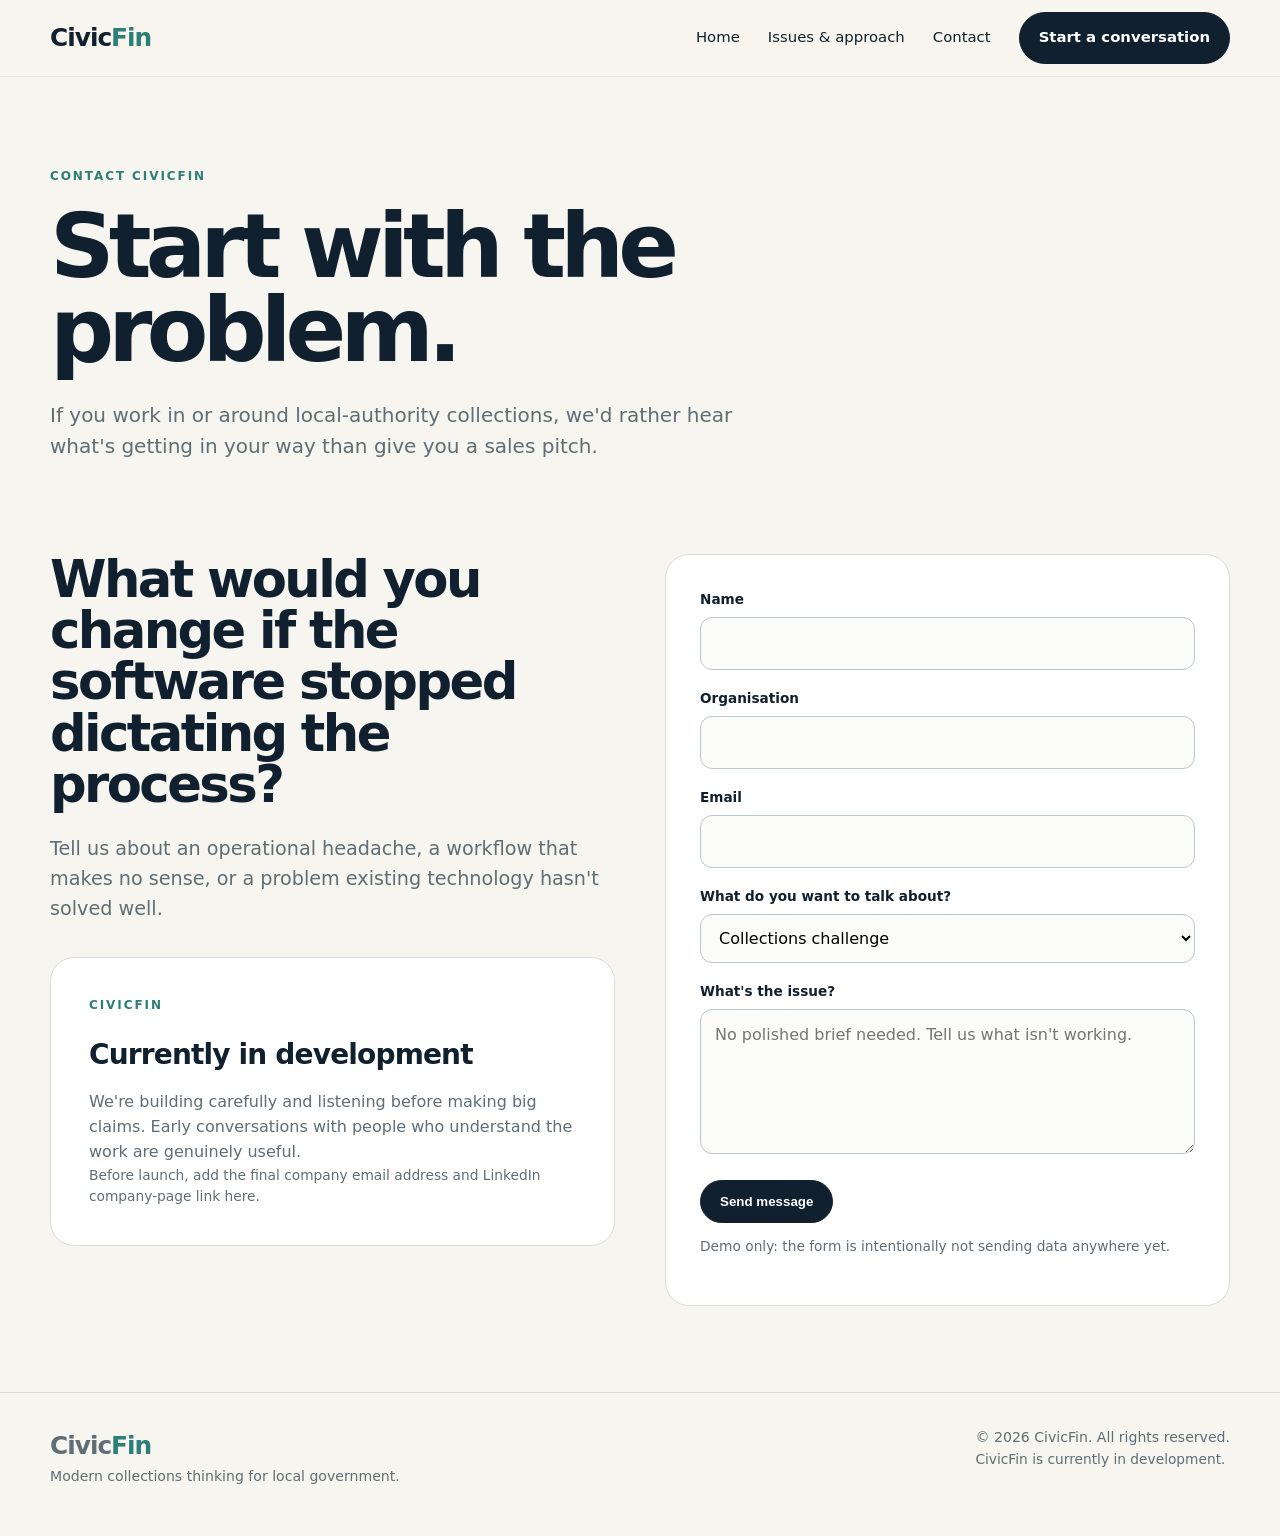
==== contact.html @ ca28cea4 "Add files via upload" ====
<!doctype html><html lang="en"><head><meta charset="utf-8"><meta name="viewport" content="width=device-width,initial-scale=1"><meta name="description" content="Contact CivicFin."><title>Contact — CivicFin</title><link rel="stylesheet" href="assets/site.css"></head><body><header><div class="wrap nav"><a class="brand" href="index.html">Civic<span>Fin</span></a><nav class="links"><a href="index.html">Home</a><a href="issues.html">Issues & approach</a><a href="contact.html">Contact</a><a class="button dark" href="contact.html">Start a conversation</a></nav><button class="menu" aria-label="Open menu" aria-expanded="false">☰</button></div></header><main><section class="page-hero"><div class="wrap"><div class="eyebrow">Contact CivicFin</div><h1>Start with the problem.</h1><p>If you work in or around local-authority collections, we'd rather hear what's getting in your way than give you a sales pitch.</p></div></section><section style="padding-top:10px"><div class="wrap contact-grid"><div><h2>What would you change if the software stopped dictating the process?</h2><p class="lede" style="margin-top:24px">Tell us about an operational headache, a workflow that makes no sense, or a problem existing technology hasn't solved well.</p><div class="panel" style="margin-top:34px"><div class="eyebrow">CivicFin</div><h3>Currently in development</h3><p>We're building carefully and listening before making big claims. Early conversations with people who understand the work are genuinely useful.</p><p class="note">Before launch, add the final company email address and LinkedIn company-page link here.</p></div></div><form class="form" id="contact-form"><label for="name">Name</label><input id="name" required><label for="org">Organisation</label><input id="org"><label for="email">Email</label><input id="email" type="email" required><label for="topic">What do you want to talk about?</label><select id="topic"><option>Collections challenge</option><option>CivicFin product</option><option>Potential collaboration</option><option>Something else</option></select><label for="message">What's the issue?</label><textarea id="message" required placeholder="No polished brief needed. Tell us what isn't working."></textarea><button class="button dark" type="submit">Send message</button><div class="status" aria-live="polite"></div><p class="note">Demo only: the form is intentionally not sending data anywhere yet.</p></form></div></section></main><footer><div class="wrap footer"><div><a class="brand" href="index.html">Civic<span>Fin</span></a><br>Modern collections thinking for local government.</div><div>© <span data-year></span> CivicFin. All rights reserved.<br><span class="note">CivicFin is currently in development.</span></div></div></footer><script src="assets/site.js"></script></body></html>
---- assets/site.css ----
:root{--ink:#10202f;--navy:#0b1d2a;--paper:#f7f5ef;--white:#fff;--mint:#8dd6c4;--teal:#2c7f76;--line:#d8dedc;--muted:#5f6d75;--max:1180px}*{box-sizing:border-box}html{scroll-behavior:smooth}body{margin:0;font-family:Inter,system-ui,-apple-system,"Segoe UI",sans-serif;color:var(--ink);background:var(--paper);line-height:1.55}a{color:inherit}.wrap{width:min(var(--max),calc(100% - 40px));margin:auto}header{position:sticky;top:0;z-index:20;background:rgba(247,245,239,.94);backdrop-filter:blur(12px);border-bottom:1px solid #10202f14}.nav{height:76px;display:flex;align-items:center;justify-content:space-between;gap:24px}.brand{text-decoration:none;font-weight:850;letter-spacing:-.04em;font-size:1.55rem}.brand span{color:var(--teal)}.links{display:flex;align-items:center;gap:28px;font-size:.93rem}.links a{text-decoration:none}.links a:hover{color:var(--teal)}.button{display:inline-flex;align-items:center;justify-content:center;border-radius:999px;padding:13px 19px;text-decoration:none;font-weight:750;border:1px solid var(--ink);transition:.2s}.button:hover{transform:translateY(-1px)}.button.dark{background:var(--ink);color:white}.button.light{border-color:#91a0a6;color:white}.menu{display:none;background:none;border:0;font-size:1.5rem}.hero{background:var(--navy);color:white;padding:104px 0 88px;overflow:hidden;position:relative}.hero:after{content:"";position:absolute;width:500px;height:500px;border:1px solid #8dd6c433;border-radius:50%;right:-170px;top:-210px;box-shadow:0 0 0 70px #8dd6c409,0 0 0 140px #8dd6c406}.eyebrow{text-transform:uppercase;letter-spacing:.16em;font-size:.75rem;font-weight:800;color:var(--teal);margin-bottom:18px}.hero .eyebrow{color:var(--mint)}h1{font-size:clamp(3rem,7vw,6.3rem);line-height:.94;letter-spacing:-.065em;max-width:960px;margin:0 0 28px}.hero p{font-size:clamp(1.1rem,2vw,1.38rem);max-width:720px;color:#dce5e8;margin:0 0 34px}.hero-actions{display:flex;gap:12px;flex-wrap:wrap}section{padding:86px 0}.section-head{display:grid;grid-template-columns:.7fr 1.3fr;gap:60px;margin-bottom:48px}h2{font-size:clamp(2.2rem,4vw,4rem);line-height:1;letter-spacing:-.05em;margin:0}.lede{font-size:1.2rem;color:var(--muted);max-width:700px;margin:0}.grid3{display:grid;grid-template-columns:repeat(3,1fr);gap:18px}.card{background:white;border:1px solid var(--line);border-radius:20px;padding:28px;min-height:220px}.num{font-size:.75rem;font-weight:850;color:var(--teal);letter-spacing:.12em}.card h3{font-size:1.4rem;letter-spacing:-.03em;margin:42px 0 10px}.card p,.panel p{color:var(--muted);margin:0}.statement{background:#dfeee9}.statement blockquote{font-size:clamp(2rem,4.5vw,4.6rem);line-height:1.05;letter-spacing:-.055em;margin:0;max-width:1050px;font-weight:760}.split{display:grid;grid-template-columns:1fr 1fr;gap:24px}.panel{border-radius:24px;padding:38px;background:white;border:1px solid var(--line)}.panel.dark{background:var(--navy);color:white;border-color:var(--navy)}.panel h3{font-size:1.75rem;margin:0 0 14px;letter-spacing:-.03em}.panel.dark p{color:#cbd8dc}.cta{background:var(--navy);color:white;border-radius:28px;padding:52px;display:flex;justify-content:space-between;align-items:end;gap:30px}.cta h2{max-width:720px}.cta p{color:#cad8dc;max-width:520px}footer{padding:34px 0 48px;border-top:1px solid var(--line);font-size:.88rem;color:var(--muted)}.footer{display:flex;justify-content:space-between;gap:30px;flex-wrap:wrap}.page-hero{padding:90px 0 62px}.page-hero h1{color:var(--ink);font-size:clamp(3.2rem,7vw,6rem);max-width:1000px}.page-hero p{font-size:1.25rem;max-width:750px;color:var(--muted)}.problem{display:grid;grid-template-columns:60px 1fr 1fr;gap:26px;padding:34px 0;border-top:1px solid var(--line)}.problem:last-child{border-bottom:1px solid var(--line)}.problem .idx{font-weight:850;color:var(--teal)}.problem h3{margin:0;font-size:1.45rem}.problem p{margin:0;color:var(--muted)}.answer{background:white;border-radius:22px;padding:30px;margin-top:18px}.answer strong{color:var(--teal)}.contact-grid{display:grid;grid-template-columns:1fr 1fr;gap:50px}.form{background:white;border:1px solid var(--line);border-radius:24px;padding:34px}label{display:block;font-size:.85rem;font-weight:750;margin:0 0 7px}input,textarea,select{width:100%;border:1px solid #bcc7ca;border-radius:12px;background:#fbfbf9;padding:13px 14px;font:inherit;margin-bottom:18px}textarea{min-height:145px;resize:vertical}.note{font-size:.86rem;color:var(--muted)}.status{margin-top:12px;font-weight:700}@media(max-width:760px){.wrap{width:min(100% - 28px,var(--max))}.links{display:none}.links.open{display:flex;position:absolute;top:76px;left:0;right:0;background:var(--paper);padding:22px;flex-direction:column;align-items:flex-start;border-bottom:1px solid var(--line)}.menu{display:block}.hero{padding:74px 0 66px}.section-head,.grid3,.split,.contact-grid{grid-template-columns:1fr}.section-head{gap:18px}.problem{grid-template-columns:42px 1fr}.problem p,.problem div:last-child{grid-column:2}.cta{padding:34px;align-items:flex-start;flex-direction:column}section{padding:62px 0}}
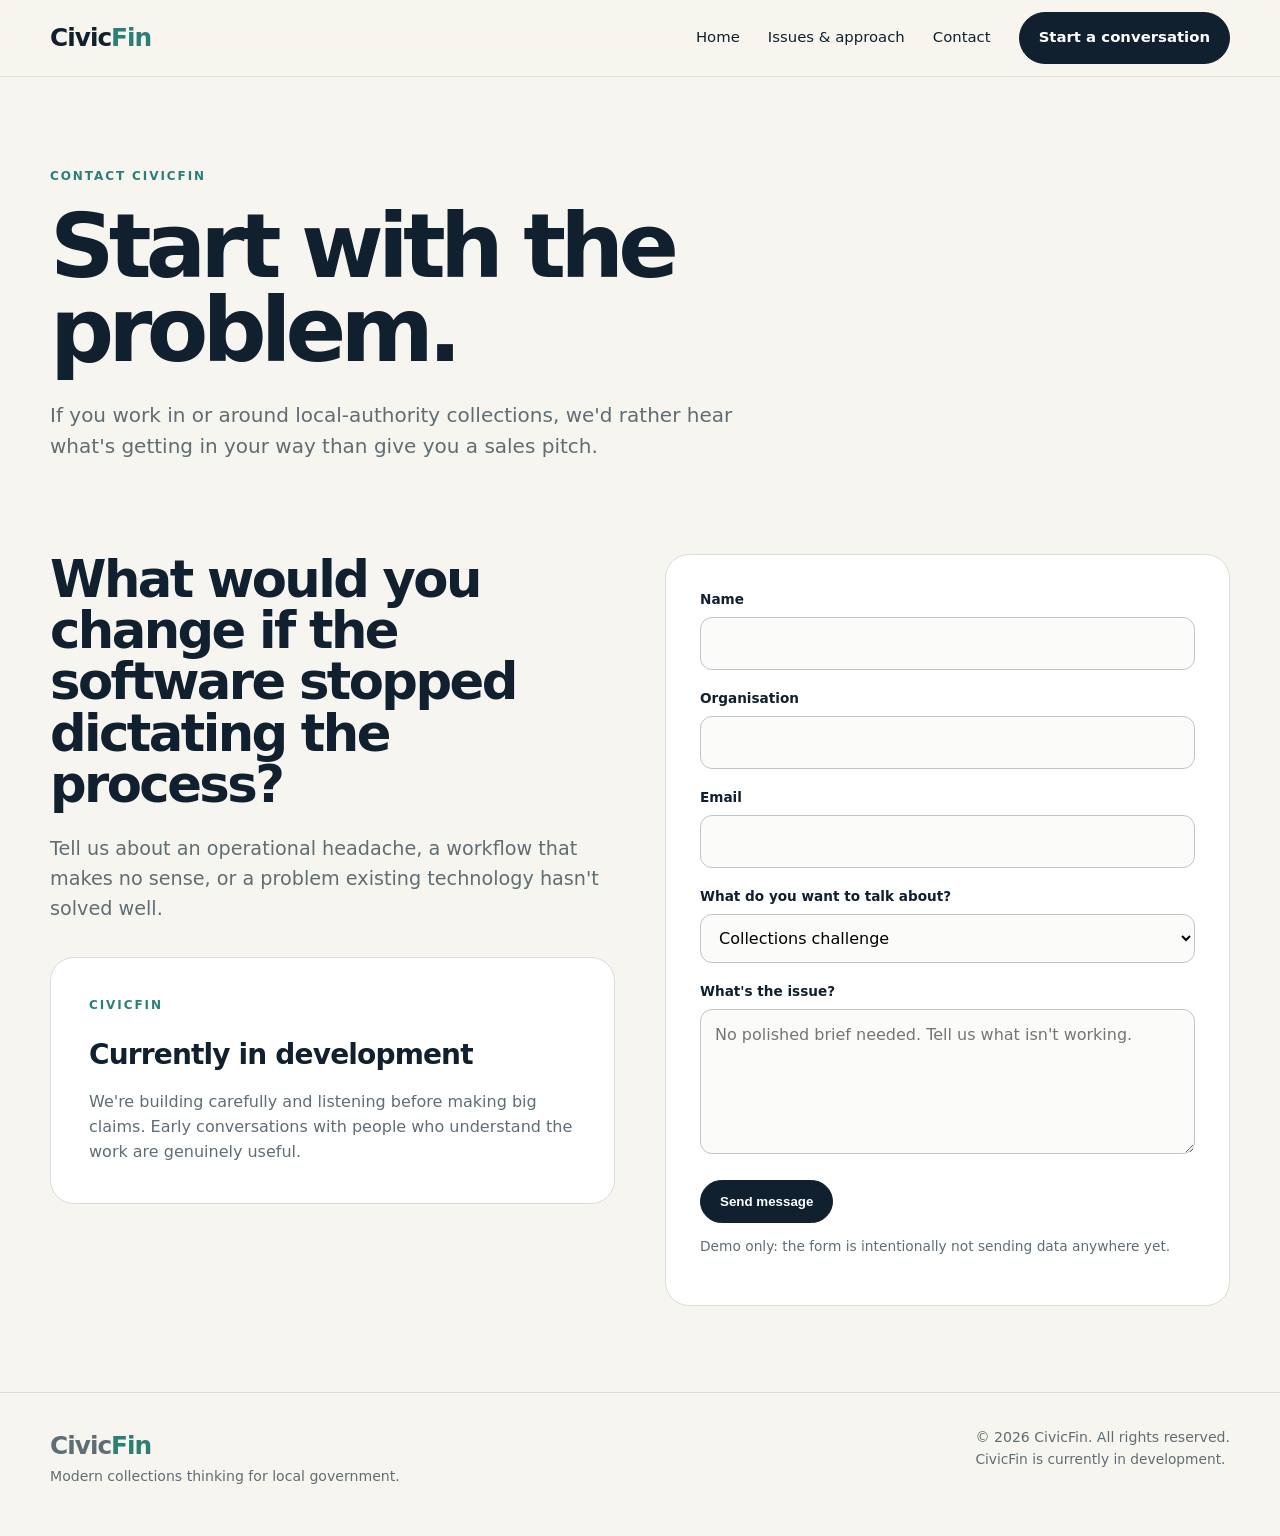
==== commit 2673f863: "Remove pre-launch contact note" ====
--- a/contact.html
+++ b/contact.html
@@ -1 +1 @@
-<!doctype html><html lang="en"><head><meta charset="utf-8"><meta name="viewport" content="width=device-width,initial-scale=1"><meta name="description" content="Contact CivicFin."><title>Contact — CivicFin</title><link rel="stylesheet" href="assets/site.css"></head><body><header><div class="wrap nav"><a class="brand" href="index.html">Civic<span>Fin</span></a><nav class="links"><a href="index.html">Home</a><a href="issues.html">Issues & approach</a><a href="contact.html">Contact</a><a class="button dark" href="contact.html">Start a conversation</a></nav><button class="menu" aria-label="Open menu" aria-expanded="false">☰</button></div></header><main><section class="page-hero"><div class="wrap"><div class="eyebrow">Contact CivicFin</div><h1>Start with the problem.</h1><p>If you work in or around local-authority collections, we'd rather hear what's getting in your way than give you a sales pitch.</p></div></section><section style="padding-top:10px"><div class="wrap contact-grid"><div><h2>What would you change if the software stopped dictating the process?</h2><p class="lede" style="margin-top:24px">Tell us about an operational headache, a workflow that makes no sense, or a problem existing technology hasn't solved well.</p><div class="panel" style="margin-top:34px"><div class="eyebrow">CivicFin</div><h3>Currently in development</h3><p>We're building carefully and listening before making big claims. Early conversations with people who understand the work are genuinely useful.</p><p class="note">Before launch, add the final company email address and LinkedIn company-page link here.</p></div></div><form class="form" id="contact-form"><label for="name">Name</label><input id="name" required><label for="org">Organisation</label><input id="org"><label for="email">Email</label><input id="email" type="email" required><label for="topic">What do you want to talk about?</label><select id="topic"><option>Collections challenge</option><option>CivicFin product</option><option>Potential collaboration</option><option>Something else</option></select><label for="message">What's the issue?</label><textarea id="message" required placeholder="No polished brief needed. Tell us what isn't working."></textarea><button class="button dark" type="submit">Send message</button><div class="status" aria-live="polite"></div><p class="note">Demo only: the form is intentionally not sending data anywhere yet.</p></form></div></section></main><footer><div class="wrap footer"><div><a class="brand" href="index.html">Civic<span>Fin</span></a><br>Modern collections thinking for local government.</div><div>© <span data-year></span> CivicFin. All rights reserved.<br><span class="note">CivicFin is currently in development.</span></div></div></footer><script src="assets/site.js"></script></body></html>+<!doctype html><html lang="en"><head><meta charset="utf-8"><meta name="viewport" content="width=device-width,initial-scale=1"><meta name="description" content="Contact CivicFin."><title>Contact — CivicFin</title><link rel="stylesheet" href="assets/site.css"></head><body><header><div class="wrap nav"><a class="brand" href="index.html">Civic<span>Fin</span></a><nav class="links"><a href="index.html">Home</a><a href="issues.html">Issues & approach</a><a href="contact.html">Contact</a><a class="button dark" href="contact.html">Start a conversation</a></nav><button class="menu" aria-label="Open menu" aria-expanded="false">☰</button></div></header><main><section class="page-hero"><div class="wrap"><div class="eyebrow">Contact CivicFin</div><h1>Start with the problem.</h1><p>If you work in or around local-authority collections, we'd rather hear what's getting in your way than give you a sales pitch.</p></div></section><section style="padding-top:10px"><div class="wrap contact-grid"><div><h2>What would you change if the software stopped dictating the process?</h2><p class="lede" style="margin-top:24px">Tell us about an operational headache, a workflow that makes no sense, or a problem existing technology hasn't solved well.</p><div class="panel" style="margin-top:34px"><div class="eyebrow">CivicFin</div><h3>Currently in development</h3><p>We're building carefully and listening before making big claims. Early conversations with people who understand the work are genuinely useful.</p></div></div><form class="form" id="contact-form"><label for="name">Name</label><input id="name" required><label for="org">Organisation</label><input id="org"><label for="email">Email</label><input id="email" type="email" required><label for="topic">What do you want to talk about?</label><select id="topic"><option>Collections challenge</option><option>CivicFin product</option><option>Potential collaboration</option><option>Something else</option></select><label for="message">What's the issue?</label><textarea id="message" required placeholder="No polished brief needed. Tell us what isn't working."></textarea><button class="button dark" type="submit">Send message</button><div class="status" aria-live="polite"></div><p class="note">Demo only: the form is intentionally not sending data anywhere yet.</p></form></div></section></main><footer><div class="wrap footer"><div><a class="brand" href="index.html">Civic<span>Fin</span></a><br>Modern collections thinking for local government.</div><div>© <span data-year></span> CivicFin. All rights reserved.<br><span class="note">CivicFin is currently in development.</span></div></div></footer><script src="assets/site.js"></script></body></html>
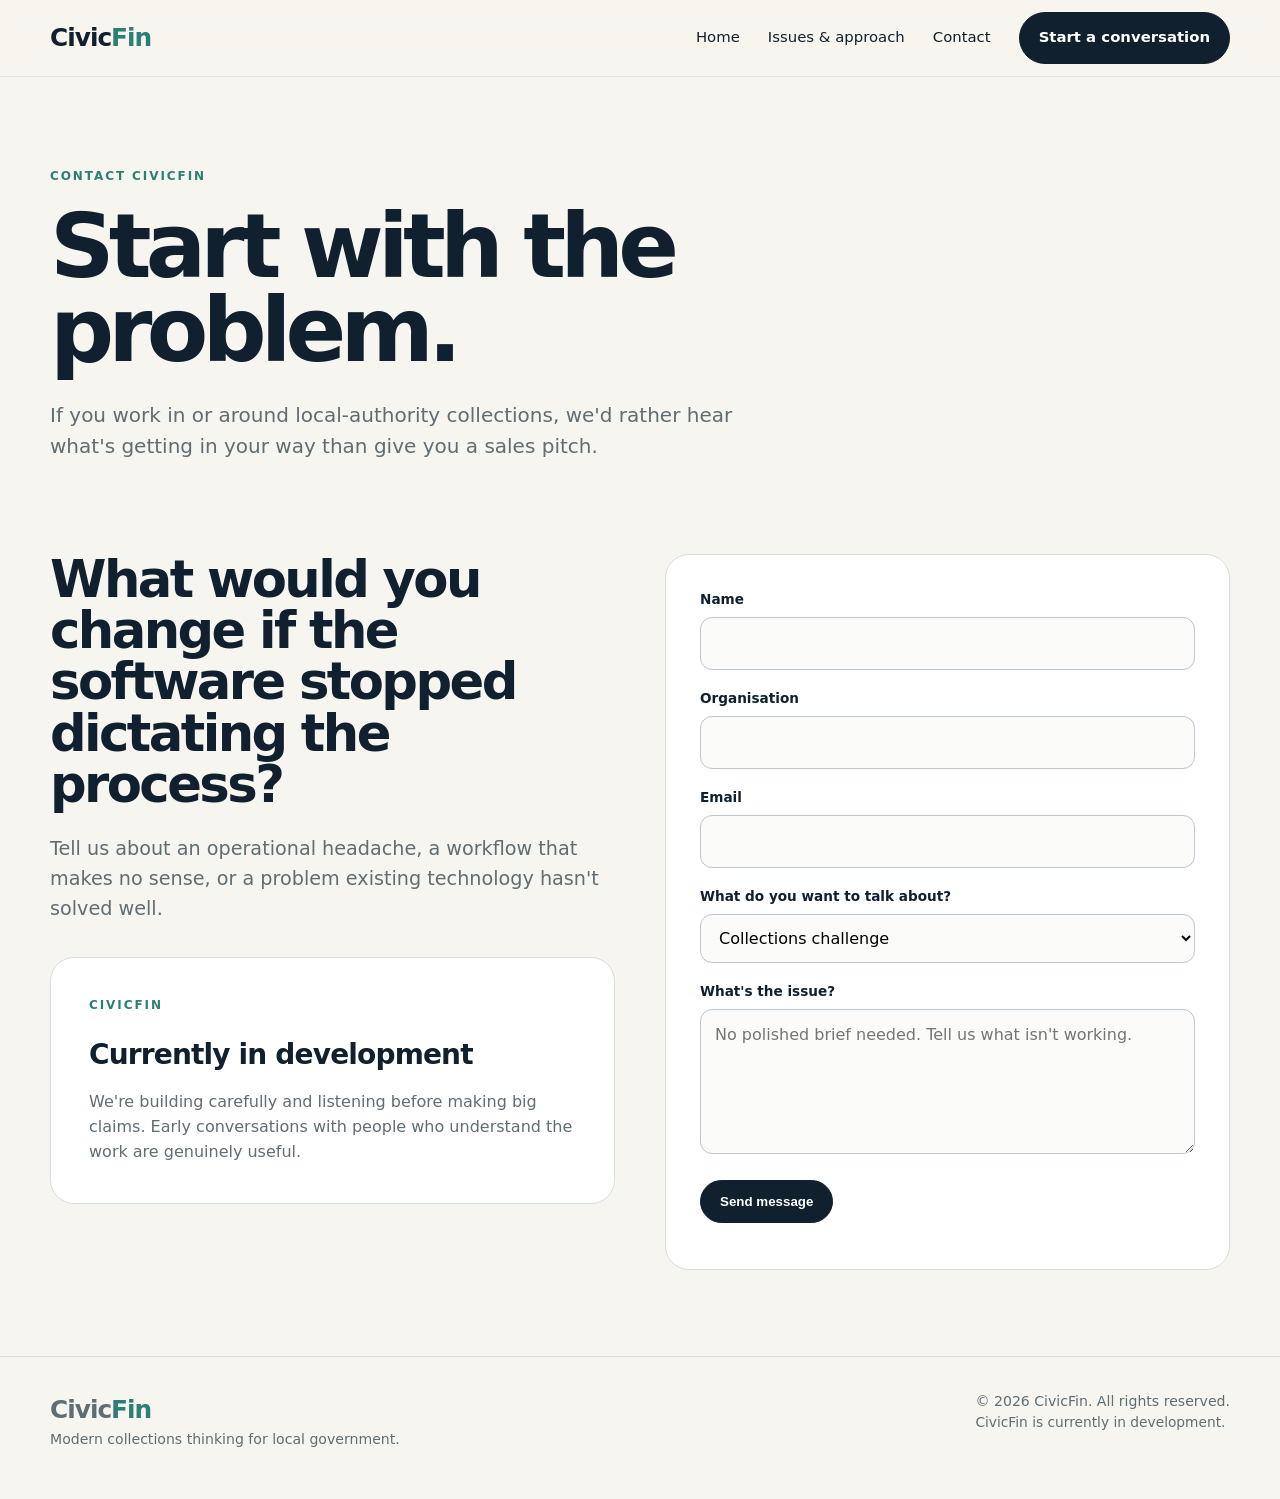
==== commit c2d005df: "Remove demo contact form note" ====
--- a/contact.html
+++ b/contact.html
@@ -1 +1 @@
-<!doctype html><html lang="en"><head><meta charset="utf-8"><meta name="viewport" content="width=device-width,initial-scale=1"><meta name="description" content="Contact CivicFin."><title>Contact — CivicFin</title><link rel="stylesheet" href="assets/site.css"></head><body><header><div class="wrap nav"><a class="brand" href="index.html">Civic<span>Fin</span></a><nav class="links"><a href="index.html">Home</a><a href="issues.html">Issues & approach</a><a href="contact.html">Contact</a><a class="button dark" href="contact.html">Start a conversation</a></nav><button class="menu" aria-label="Open menu" aria-expanded="false">☰</button></div></header><main><section class="page-hero"><div class="wrap"><div class="eyebrow">Contact CivicFin</div><h1>Start with the problem.</h1><p>If you work in or around local-authority collections, we'd rather hear what's getting in your way than give you a sales pitch.</p></div></section><section style="padding-top:10px"><div class="wrap contact-grid"><div><h2>What would you change if the software stopped dictating the process?</h2><p class="lede" style="margin-top:24px">Tell us about an operational headache, a workflow that makes no sense, or a problem existing technology hasn't solved well.</p><div class="panel" style="margin-top:34px"><div class="eyebrow">CivicFin</div><h3>Currently in development</h3><p>We're building carefully and listening before making big claims. Early conversations with people who understand the work are genuinely useful.</p></div></div><form class="form" id="contact-form"><label for="name">Name</label><input id="name" required><label for="org">Organisation</label><input id="org"><label for="email">Email</label><input id="email" type="email" required><label for="topic">What do you want to talk about?</label><select id="topic"><option>Collections challenge</option><option>CivicFin product</option><option>Potential collaboration</option><option>Something else</option></select><label for="message">What's the issue?</label><textarea id="message" required placeholder="No polished brief needed. Tell us what isn't working."></textarea><button class="button dark" type="submit">Send message</button><div class="status" aria-live="polite"></div><p class="note">Demo only: the form is intentionally not sending data anywhere yet.</p></form></div></section></main><footer><div class="wrap footer"><div><a class="brand" href="index.html">Civic<span>Fin</span></a><br>Modern collections thinking for local government.</div><div>© <span data-year></span> CivicFin. All rights reserved.<br><span class="note">CivicFin is currently in development.</span></div></div></footer><script src="assets/site.js"></script></body></html>+<!doctype html><html lang="en"><head><meta charset="utf-8"><meta name="viewport" content="width=device-width,initial-scale=1"><meta name="description" content="Contact CivicFin."><title>Contact — CivicFin</title><link rel="stylesheet" href="assets/site.css"></head><body><header><div class="wrap nav"><a class="brand" href="index.html">Civic<span>Fin</span></a><nav class="links"><a href="index.html">Home</a><a href="issues.html">Issues & approach</a><a href="contact.html">Contact</a><a class="button dark" href="contact.html">Start a conversation</a></nav><button class="menu" aria-label="Open menu" aria-expanded="false">☰</button></div></header><main><section class="page-hero"><div class="wrap"><div class="eyebrow">Contact CivicFin</div><h1>Start with the problem.</h1><p>If you work in or around local-authority collections, we'd rather hear what's getting in your way than give you a sales pitch.</p></div></section><section style="padding-top:10px"><div class="wrap contact-grid"><div><h2>What would you change if the software stopped dictating the process?</h2><p class="lede" style="margin-top:24px">Tell us about an operational headache, a workflow that makes no sense, or a problem existing technology hasn't solved well.</p><div class="panel" style="margin-top:34px"><div class="eyebrow">CivicFin</div><h3>Currently in development</h3><p>We're building carefully and listening before making big claims. Early conversations with people who understand the work are genuinely useful.</p></div></div><form class="form" id="contact-form" action="https://formspree.io/f/xbglydjo" method="post"><label for="name">Name</label><input id="name" required><label for="org">Organisation</label><input id="org"><label for="email">Email</label><input id="email" type="email" required><label for="topic">What do you want to talk about?</label><select id="topic"><option>Collections challenge</option><option>CivicFin product</option><option>Potential collaboration</option><option>Something else</option></select><label for="message">What's the issue?</label><textarea id="message" required placeholder="No polished brief needed. Tell us what isn't working."></textarea><button class="button dark" type="submit">Send message</button><div class="status" aria-live="polite"></div></form></div></section></main><footer><div class="wrap footer"><div><a class="brand" href="index.html">Civic<span>Fin</span></a><br>Modern collections thinking for local government.</div><div>© <span data-year></span> CivicFin. All rights reserved.<br><span class="note">CivicFin is currently in development.</span></div></div></footer><script src="assets/site.js"></script></body></html>
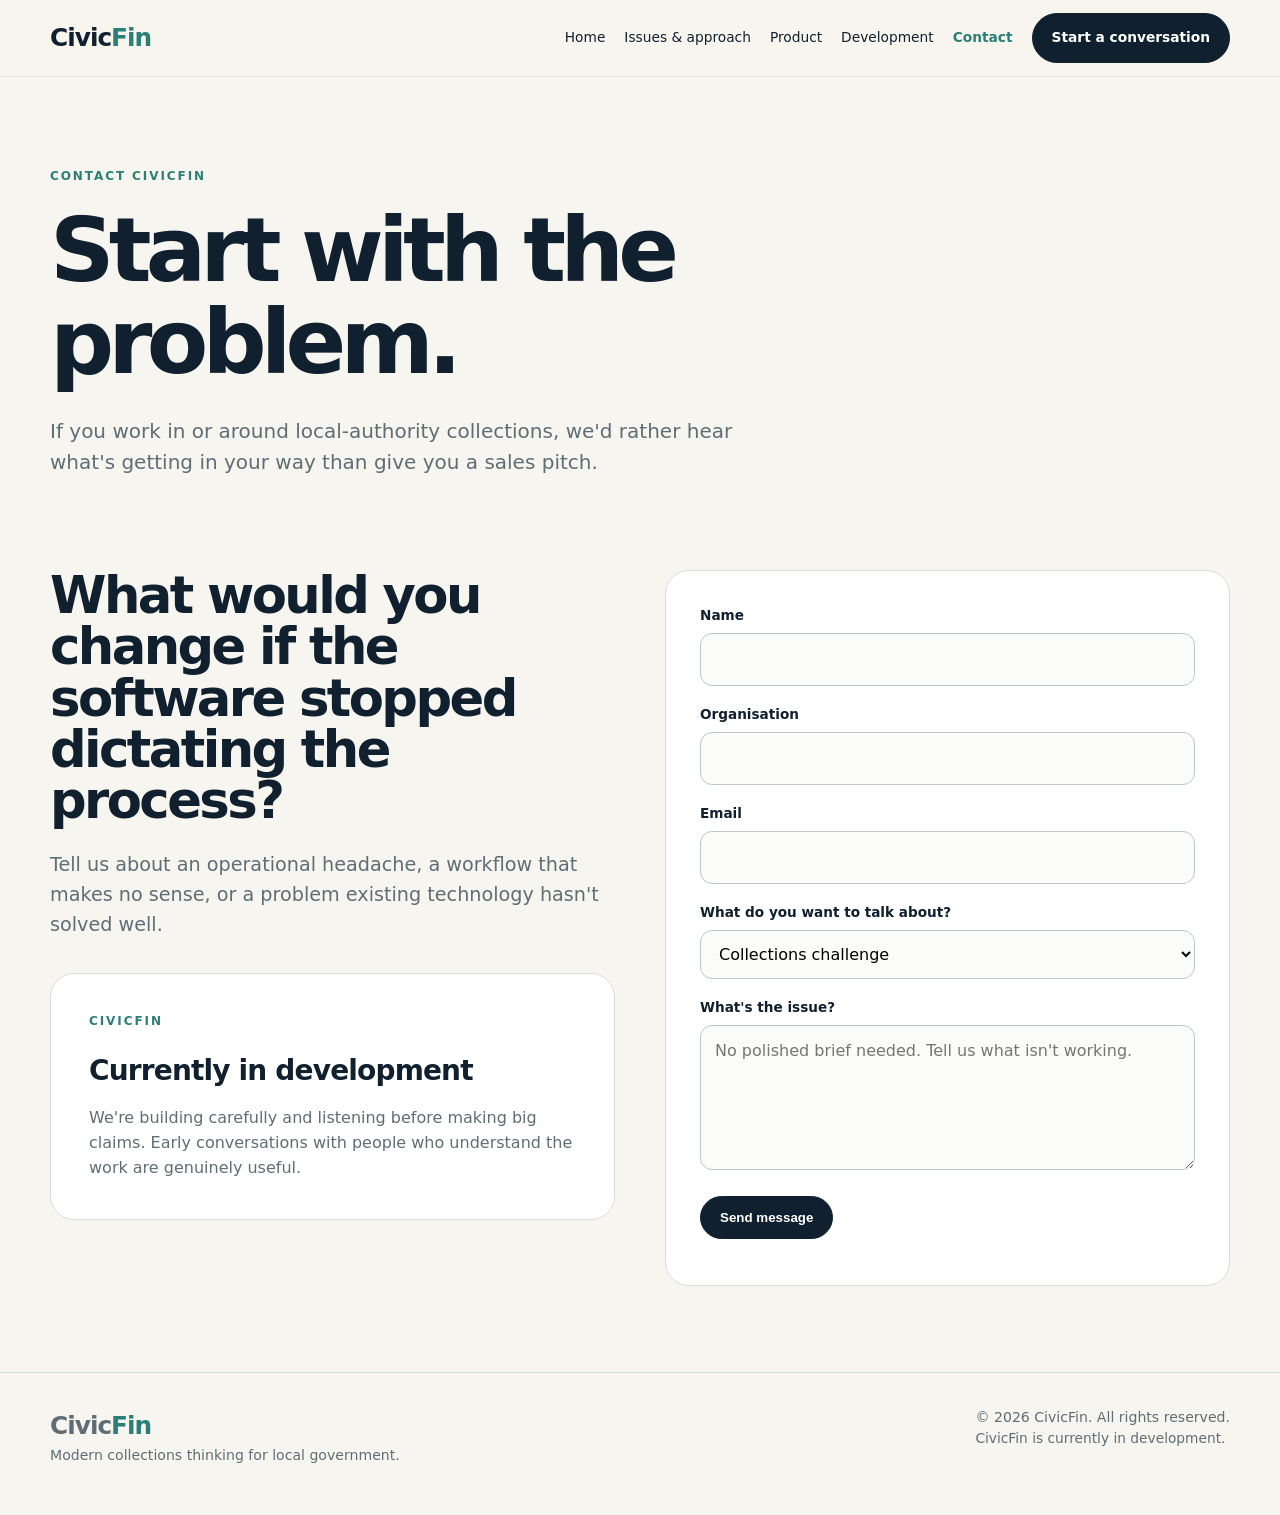
==== commit 4bf0a119: "Refresh CivicFin website with Product and Development pages" ====
--- a/contact.html
+++ b/contact.html
@@ -1 +1,2 @@
-<!doctype html><html lang="en"><head><meta charset="utf-8"><meta name="viewport" content="width=device-width,initial-scale=1"><meta name="description" content="Contact CivicFin."><title>Contact — CivicFin</title><link rel="stylesheet" href="assets/site.css"></head><body><header><div class="wrap nav"><a class="brand" href="index.html">Civic<span>Fin</span></a><nav class="links"><a href="index.html">Home</a><a href="issues.html">Issues & approach</a><a href="contact.html">Contact</a><a class="button dark" href="contact.html">Start a conversation</a></nav><button class="menu" aria-label="Open menu" aria-expanded="false">☰</button></div></header><main><section class="page-hero"><div class="wrap"><div class="eyebrow">Contact CivicFin</div><h1>Start with the problem.</h1><p>If you work in or around local-authority collections, we'd rather hear what's getting in your way than give you a sales pitch.</p></div></section><section style="padding-top:10px"><div class="wrap contact-grid"><div><h2>What would you change if the software stopped dictating the process?</h2><p class="lede" style="margin-top:24px">Tell us about an operational headache, a workflow that makes no sense, or a problem existing technology hasn't solved well.</p><div class="panel" style="margin-top:34px"><div class="eyebrow">CivicFin</div><h3>Currently in development</h3><p>We're building carefully and listening before making big claims. Early conversations with people who understand the work are genuinely useful.</p></div></div><form class="form" id="contact-form" action="https://formspree.io/f/xbglydjo" method="post"><label for="name">Name</label><input id="name" required><label for="org">Organisation</label><input id="org"><label for="email">Email</label><input id="email" type="email" required><label for="topic">What do you want to talk about?</label><select id="topic"><option>Collections challenge</option><option>CivicFin product</option><option>Potential collaboration</option><option>Something else</option></select><label for="message">What's the issue?</label><textarea id="message" required placeholder="No polished brief needed. Tell us what isn't working."></textarea><button class="button dark" type="submit">Send message</button><div class="status" aria-live="polite"></div></form></div></section></main><footer><div class="wrap footer"><div><a class="brand" href="index.html">Civic<span>Fin</span></a><br>Modern collections thinking for local government.</div><div>© <span data-year></span> CivicFin. All rights reserved.<br><span class="note">CivicFin is currently in development.</span></div></div></footer><script src="assets/site.js"></script></body></html>+<!doctype html><html lang="en"><head><meta charset="utf-8"><meta name="viewport" content="width=device-width,initial-scale=1"><meta name="description" content="Contact CivicFin."><title>Contact — CivicFin</title><link rel="stylesheet" href="assets/site.css"><link rel="stylesheet" href="assets/refresh.css"></head><body><header><div class="wrap nav"><a class="brand" href="index.html">Civic<span>Fin</span></a><nav class="links" aria-label="Main navigation" id="site-navigation"><a href="index.html">Home</a><a href="issues.html">Issues & approach</a><a href="product.html">Product</a><a href="development.html">Development</a><a aria-current="page" href="contact.html">Contact</a><a class="button dark" href="contact.html">Start a conversation</a></nav><button class="menu" aria-label="Toggle navigation" aria-controls="site-navigation" aria-expanded="false">☰</button></div></header><main id="main"><section class="page-hero"><div class="wrap"><div class="eyebrow">Contact CivicFin</div><h1>Start with the problem.</h1><p>If you work in or around local-authority collections, we'd rather hear what's getting in your way than give you a sales pitch.</p></div></section><section style="padding-top:10px"><div class="wrap contact-grid"><div><h2>What would you change if the software stopped dictating the process?</h2><p class="lede" style="margin-top:24px">Tell us about an operational headache, a workflow that makes no sense, or a problem existing technology hasn't solved well.</p><div class="panel" style="margin-top:34px"><div class="eyebrow">CivicFin</div><h3>Currently in development</h3><p>We're building carefully and listening before making big claims. Early conversations with people who understand the work are genuinely useful.</p></div></div><form class="form" id="contact-form" action="https://formspree.io/f/xbglydjo" method="post"><label for="name">Name</label><input id="name" name="name" required><label for="org">Organisation</label><input id="org" name="organisation"><label for="email">Email</label><input id="email" name="email" type="email" required><label for="topic">What do you want to talk about?</label><select id="topic" name="topic"><option>Collections challenge</option><option>CivicFin product</option><option>Potential collaboration</option><option>Something else</option></select><label for="message">What's the issue?</label><textarea id="message" name="message" required placeholder="No polished brief needed. Tell us what isn't working."></textarea><button class="button dark" type="submit">Send message</button><div class="status" id="form-status" role="status" aria-live="polite"></div></form></div></section></main><footer><div class="wrap footer"><div><a class="brand" href="index.html">Civic<span>Fin</span></a><br>Modern collections thinking for local government.</div><div>© <span data-year></span> CivicFin. All rights reserved.<br><span class="note">CivicFin is currently in development.</span></div></div></footer><script src="assets/site.js"></script><script src="assets/refresh.js"></script></body></html>
+
--- a/assets/site.css
+++ b/assets/site.css
@@ -1 +1 @@
-:root{--ink:#10202f;--navy:#0b1d2a;--paper:#f7f5ef;--white:#fff;--mint:#8dd6c4;--teal:#2c7f76;--line:#d8dedc;--muted:#5f6d75;--max:1180px}*{box-sizing:border-box}html{scroll-behavior:smooth}body{margin:0;font-family:Inter,system-ui,-apple-system,"Segoe UI",sans-serif;color:var(--ink);background:var(--paper);line-height:1.55}a{color:inherit}.wrap{width:min(var(--max),calc(100% - 40px));margin:auto}header{position:sticky;top:0;z-index:20;background:rgba(247,245,239,.94);backdrop-filter:blur(12px);border-bottom:1px solid #10202f14}.nav{height:76px;display:flex;align-items:center;justify-content:space-between;gap:24px}.brand{text-decoration:none;font-weight:850;letter-spacing:-.04em;font-size:1.55rem}.brand span{color:var(--teal)}.links{display:flex;align-items:center;gap:28px;font-size:.93rem}.links a{text-decoration:none}.links a:hover{color:var(--teal)}.button{display:inline-flex;align-items:center;justify-content:center;border-radius:999px;padding:13px 19px;text-decoration:none;font-weight:750;border:1px solid var(--ink);transition:.2s}.button:hover{transform:translateY(-1px)}.button.dark{background:var(--ink);color:white}.button.light{border-color:#91a0a6;color:white}.menu{display:none;background:none;border:0;font-size:1.5rem}.hero{background:var(--navy);color:white;padding:104px 0 88px;overflow:hidden;position:relative}.hero:after{content:"";position:absolute;width:500px;height:500px;border:1px solid #8dd6c433;border-radius:50%;right:-170px;top:-210px;box-shadow:0 0 0 70px #8dd6c409,0 0 0 140px #8dd6c406}.eyebrow{text-transform:uppercase;letter-spacing:.16em;font-size:.75rem;font-weight:800;color:var(--teal);margin-bottom:18px}.hero .eyebrow{color:var(--mint)}h1{font-size:clamp(3rem,7vw,6.3rem);line-height:.94;letter-spacing:-.065em;max-width:960px;margin:0 0 28px}.hero p{font-size:clamp(1.1rem,2vw,1.38rem);max-width:720px;color:#dce5e8;margin:0 0 34px}.hero-actions{display:flex;gap:12px;flex-wrap:wrap}section{padding:86px 0}.section-head{display:grid;grid-template-columns:.7fr 1.3fr;gap:60px;margin-bottom:48px}h2{font-size:clamp(2.2rem,4vw,4rem);line-height:1;letter-spacing:-.05em;margin:0}.lede{font-size:1.2rem;color:var(--muted);max-width:700px;margin:0}.grid3{display:grid;grid-template-columns:repeat(3,1fr);gap:18px}.card{background:white;border:1px solid var(--line);border-radius:20px;padding:28px;min-height:220px}.num{font-size:.75rem;font-weight:850;color:var(--teal);letter-spacing:.12em}.card h3{font-size:1.4rem;letter-spacing:-.03em;margin:42px 0 10px}.card p,.panel p{color:var(--muted);margin:0}.statement{background:#dfeee9}.statement blockquote{font-size:clamp(2rem,4.5vw,4.6rem);line-height:1.05;letter-spacing:-.055em;margin:0;max-width:1050px;font-weight:760}.split{display:grid;grid-template-columns:1fr 1fr;gap:24px}.panel{border-radius:24px;padding:38px;background:white;border:1px solid var(--line)}.panel.dark{background:var(--navy);color:white;border-color:var(--navy)}.panel h3{font-size:1.75rem;margin:0 0 14px;letter-spacing:-.03em}.panel.dark p{color:#cbd8dc}.cta{background:var(--navy);color:white;border-radius:28px;padding:52px;display:flex;justify-content:space-between;align-items:end;gap:30px}.cta h2{max-width:720px}.cta p{color:#cad8dc;max-width:520px}footer{padding:34px 0 48px;border-top:1px solid var(--line);font-size:.88rem;color:var(--muted)}.footer{display:flex;justify-content:space-between;gap:30px;flex-wrap:wrap}.page-hero{padding:90px 0 62px}.page-hero h1{color:var(--ink);font-size:clamp(3.2rem,7vw,6rem);max-width:1000px}.page-hero p{font-size:1.25rem;max-width:750px;color:var(--muted)}.problem{display:grid;grid-template-columns:60px 1fr 1fr;gap:26px;padding:34px 0;border-top:1px solid var(--line)}.problem:last-child{border-bottom:1px solid var(--line)}.problem .idx{font-weight:850;color:var(--teal)}.problem h3{margin:0;font-size:1.45rem}.problem p{margin:0;color:var(--muted)}.answer{background:white;border-radius:22px;padding:30px;margin-top:18px}.answer strong{color:var(--teal)}.contact-grid{display:grid;grid-template-columns:1fr 1fr;gap:50px}.form{background:white;border:1px solid var(--line);border-radius:24px;padding:34px}label{display:block;font-size:.85rem;font-weight:750;margin:0 0 7px}input,textarea,select{width:100%;border:1px solid #bcc7ca;border-radius:12px;background:#fbfbf9;padding:13px 14px;font:inherit;margin-bottom:18px}textarea{min-height:145px;resize:vertical}.note{font-size:.86rem;color:var(--muted)}.status{margin-top:12px;font-weight:700}@media(max-width:760px){.wrap{width:min(100% - 28px,var(--max))}.links{display:none}.links.open{display:flex;position:absolute;top:76px;left:0;right:0;background:var(--paper);padding:22px;flex-direction:column;align-items:flex-start;border-bottom:1px solid var(--line)}.menu{display:block}.hero{padding:74px 0 66px}.section-head,.grid3,.split,.contact-grid{grid-template-columns:1fr}.section-head{gap:18px}.problem{grid-template-columns:42px 1fr}.problem p,.problem div:last-child{grid-column:2}.cta{padding:34px;align-items:flex-start;flex-direction:column}section{padding:62px 0}}+:root{--ink:#10202f;--navy:#0b1d2a;--paper:#f7f5ef;--white:#fff;--mint:#8dd6c4;--teal:#2c7f76;--line:#d8dedc;--muted:#5f6d75;--max:1180px}*{box-sizing:border-box}html{scroll-behavior:smooth}body{margin:0;font-family:Inter,system-ui,-apple-system,"Segoe UI",sans-serif;color:var(--ink);background:var(--paper);line-height:1.55}a{color:inherit}.wrap{width:min(var(--max),calc(100% - 40px));margin:auto}header{position:sticky;top:0;z-index:20;background:rgba(247,245,239,.94);backdrop-filter:blur(12px);border-bottom:1px solid #10202f14}.nav{height:76px;display:flex;align-items:center;justify-content:space-between;gap:24px}.brand{text-decoration:none;font-weight:850;letter-spacing:-.04em;font-size:1.55rem}.brand span{color:var(--teal)}.links{display:flex;align-items:center;gap:28px;font-size:.93rem}.links a{text-decoration:none}.links a:hover{color:var(--teal)}.button{display:inline-flex;align-items:center;justify-content:center;border-radius:999px;padding:13px 19px;text-decoration:none;font-weight:750;border:1px solid var(--ink);transition:.2s}.button:hover{transform:translateY(-1px)}.button.dark{background:var(--ink);color:white}.button.light{border-color:#91a0a6;color:white}.menu{display:none;background:none;border:0;font-size:1.5rem}.hero{background:var(--navy);color:white;padding:104px 0 88px;overflow:hidden;position:relative}.hero:after{content:"";position:absolute;width:500px;height:500px;border:1px solid #8dd6c433;border-radius:50%;right:-170px;top:-210px;box-shadow:0 0 0 70px #8dd6c409,0 0 0 140px #8dd6c406}.eyebrow{text-transform:uppercase;letter-spacing:.16em;font-size:.75rem;font-weight:800;color:var(--teal);margin-bottom:18px}.hero .eyebrow{color:var(--mint)}h1{font-size:clamp(3rem,7vw,6.3rem);line-height:.94;letter-spacing:-.065em;max-width:960px;margin:0 0 28px}.hero p{font-size:clamp(1.1rem,2vw,1.38rem);max-width:720px;color:#dce5e8;margin:0 0 34px}.hero-actions{display:flex;gap:12px;flex-wrap:wrap}section{padding:86px 0}.section-head{display:grid;grid-template-columns:.7fr 1.3fr;gap:60px;margin-bottom:48px}h2{font-size:clamp(2.2rem,4vw,4rem);line-height:1;letter-spacing:-.05em;margin:0}.lede{font-size:1.2rem;color:var(--muted);max-width:700px;margin:0}.grid3{display:grid;grid-template-columns:repeat(3,1fr);gap:18px}.card{background:white;border:1px solid var(--line);border-radius:20px;padding:28px;min-height:220px}.num{font-size:.75rem;font-weight:850;color:var(--teal);letter-spacing:.12em}.card h3{font-size:1.4rem;letter-spacing:-.03em;margin:42px 0 10px}.card p,.panel p{color:var(--muted);margin:0}.statement{background:#dfeee9}.statement blockquote{font-size:clamp(2rem,4.5vw,4.6rem);line-height:1.05;letter-spacing:-.055em;margin:0;max-width:1050px;font-weight:760}.split{display:grid;grid-template-columns:1fr 1fr;gap:24px}.panel{border-radius:24px;padding:38px;background:white;border:1px solid var(--line)}.panel.dark{background:var(--navy);color:white;border-color:var(--navy)}.panel h3{font-size:1.75rem;margin:0 0 14px;letter-spacing:-.03em}.panel.dark p{color:#cbd8dc}.cta{background:var(--navy);color:white;border-radius:28px;padding:52px;display:flex;justify-content:space-between;align-items:end;gap:30px}.cta h2{max-width:720px}.cta p{color:#cad8dc;max-width:520px}footer{padding:34px 0 48px;border-top:1px solid var(--line);font-size:.88rem;color:var(--muted)}.footer{display:flex;justify-content:space-between;gap:30px;flex-wrap:wrap}.page-hero{padding:90px 0 62px}.page-hero h1{color:var(--ink);font-size:clamp(3.2rem,7vw,6rem);max-width:1000px}.page-hero p{font-size:1.25rem;max-width:750px;color:var(--muted)}.problem{display:grid;grid-template-columns:60px 1fr 1fr;gap:26px;padding:34px 0;border-top:1px solid var(--line)}.problem:last-child{border-bottom:1px solid var(--line)}.problem .idx{font-weight:850;color:var(--teal)}.problem h3{margin:0;font-size:1.45rem}.problem p{margin:0;color:var(--muted)}.answer{background:white;border-radius:22px;padding:30px;margin-top:18px}.answer strong{color:var(--teal)}.contact-grid{display:grid;grid-template-columns:1fr 1fr;gap:50px}.form{background:white;border:1px solid var(--line);border-radius:24px;padding:34px}label{display:block;font-size:.85rem;font-weight:750;margin:0 0 7px}input,textarea,select{width:100%;border:1px solid #bcc7ca;border-radius:12px;background:#fbfbf9;padding:13px 14px;font:inherit;margin-bottom:18px}textarea{min-height:145px;resize:vertical}.note{font-size:.86rem;color:var(--muted)}.status{margin-top:12px;font-weight:700}@media(max-width:760px){.wrap{width:min(100% - 28px,var(--max))}.links{display:none}.links.open{display:flex;position:absolute;top:76px;left:0;right:0;background:var(--paper);padding:22px;flex-direction:column;align-items:flex-start;border-bottom:1px solid var(--line)}.menu{display:block}.hero{padding:74px 0 66px}.section-head,.grid3,.split,.contact-grid{grid-template-columns:1fr}.section-head{gap:18px}.problem{grid-template-columns:42px 1fr}.problem p,.problem div:last-child{grid-column:2}.cta{padding:34px;align-items:flex-start;flex-direction:column}section{padding:62px 0}}
--- a/assets/refresh.css
+++ b/assets/refresh.css
@@ -0,0 +1 @@
+.preview-banner{background:#d5ef83;color:var(--navy);text-align:center;font:10px ui-monospace,monospace;padding:7px 16px;letter-spacing:.04em}.links{gap:19px;font-size:.86rem}.links a[aria-current]{color:var(--teal);font-weight:750}:focus-visible{outline:3px solid var(--teal);outline-offset:5px}.hero .wrap{position:relative;z-index:1}.hero h1{font-size:clamp(3rem,6.5vw,5.8rem);line-height:1.02}.hero:after{pointer-events:none}.product-hero{padding-top:76px}.product-status{font:11px ui-monospace,monospace;color:#cad8dc;letter-spacing:.03em;margin-bottom:32px}.mint-button{background:var(--mint);border-color:var(--mint);color:var(--navy)}.object-model{display:grid;grid-template-columns:1fr 28px 1fr 28px 1fr;align-items:center;gap:14px}.object-model article{padding:29px;border:1px solid var(--line);border-radius:18px;background:white;min-height:230px}.object-model article span{font:10px ui-monospace,monospace;color:var(--teal);letter-spacing:.1em}.object-model h3{font-size:25px;letter-spacing:-.04em;margin:29px 0 13px}.object-model p{font-size:14px;color:var(--muted);margin:0}.model-arrow{font-size:24px;color:var(--teal);text-align:center}.capability-section{background:#eaf0eb}.capability-section .card{min-height:270px}.capability-section .card h3{margin-top:27px}.capability-section .num{font-size:10px}.cap-tag{display:inline-block;font-size:10px;border-radius:20px;padding:4px 9px;background:#dfede6;color:#225f56;margin-bottom:20px}.section-note{font-size:12px;color:var(--muted);line-height:1.8;margin:25px 0 0}.adoption-note{margin-top:24px;border-left:3px solid var(--teal);padding:13px 22px}.adoption-note strong{font-size:18px}.adoption-note p{font-size:14px;color:var(--muted);margin:8px 0 0}.maturity{display:grid;grid-template-columns:repeat(3,1fr);gap:30px}.maturity article{border-top:1px solid var(--teal);padding-top:23px}.maturity span{font:11px ui-monospace,monospace;color:var(--teal);letter-spacing:.12em}.maturity h3{font-size:27px;line-height:1.25;letter-spacing:-.035em;margin-bottom:10px}.panel .num{margin-bottom:20px}.page-hero h1{line-height:1.03}@media(min-width:761px) and (max-width:1000px){.links{gap:11px;font-size:12px}.links .button{padding:11px 14px}.nav{gap:12px}.object-model{gap:8px}.object-model article{padding:20px}.section-head{gap:35px}}@media(max-width:760px){.hero h1{font-size:clamp(40px,10.5vw,65px)}.object-model,.maturity{grid-template-columns:1fr}.object-model article{min-height:0}.model-arrow{transform:rotate(90deg);padding:7px}.object-model h3{margin-top:17px}.product-hero{padding-top:50px}.maturity{gap:15px}.maturity h3{font-size:25px}.capability-section .card{min-height:0}.links.open{gap:18px}.problem{gap:14px}.problem h3{font-size:1.25rem}.cta{padding:28px}.section-head{gap:24px}.panel{padding:28px}}@media(prefers-reduced-motion:reduce){html{scroll-behavior:auto}.button{transition:none}}
